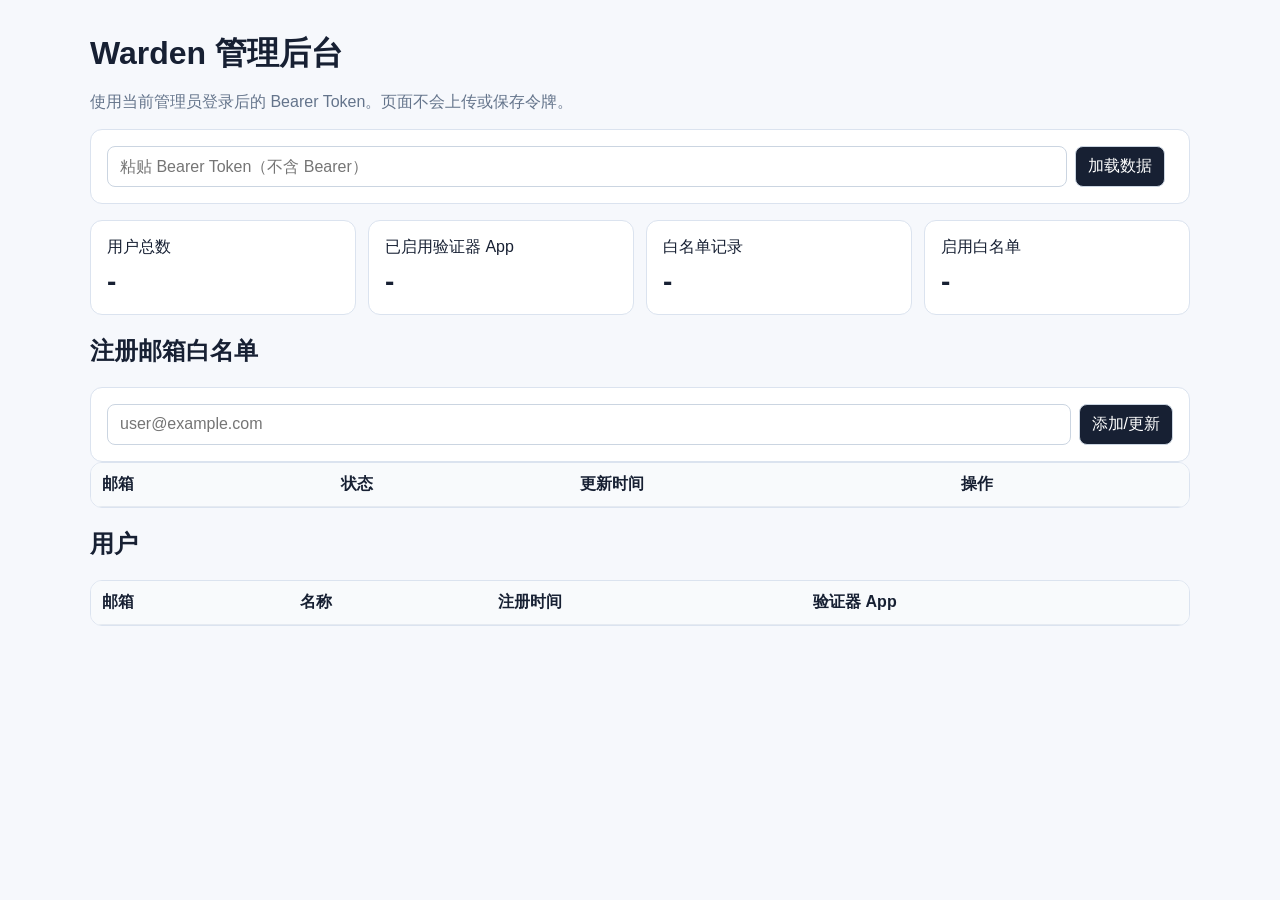
==== static/admin.html @ a763c3d6 "feat: add admin allowlist and security hardening" ====
<!doctype html>
<html lang="zh-CN">
<head>
  <meta charset="utf-8">
  <meta name="viewport" content="width=device-width, initial-scale=1">
  <title>Warden 管理后台</title>
  <style>
    body{font-family:-apple-system,BlinkMacSystemFont,"Segoe UI",sans-serif;max-width:1100px;margin:32px auto;padding:0 16px;color:#172033;background:#f6f8fc}h1{margin-bottom:8px}.muted{color:#64748b}.bar,.card,table{background:#fff;border:1px solid #dbe3ef;border-radius:12px}.bar{padding:16px;display:flex;gap:8px;flex-wrap:wrap}.bar input{flex:1;min-width:260px}.cards{display:grid;grid-template-columns:repeat(auto-fit,minmax(180px,1fr));gap:12px;margin:16px 0}.card{padding:16px}.num{font-size:28px;font-weight:700;margin-top:8px}input,button{font:inherit;padding:9px 12px;border:1px solid #cbd5e1;border-radius:8px}button{cursor:pointer;background:#172033;color:#fff}button.secondary{background:#fff;color:#172033}button.danger{background:#b42318}section{margin:18px 0}table{width:100%;border-collapse:separate;border-spacing:0;overflow:hidden}th,td{text-align:left;padding:11px;border-bottom:1px solid #e5eaf1}th{background:#f8fafc}tr:last-child td{border-bottom:0}.ok{color:#087443}.error{color:#b42318;white-space:pre-wrap}
  </style>
</head>
<body>
  <h1>Warden 管理后台</h1><p class="muted">使用当前管理员登录后的 Bearer Token。页面不会上传或保存令牌。</p>
  <div class="bar"><input id="token" type="password" placeholder="粘贴 Bearer Token（不含 Bearer）"><button onclick="loadAll()">加载数据</button><span id="msg"></span></div>
  <div class="cards"><div class="card">用户总数<div class="num" id="users">-</div></div><div class="card">已启用验证器 App<div class="num" id="totp">-</div></div><div class="card">白名单记录<div class="num" id="allowlist">-</div></div><div class="card">启用白名单<div class="num" id="enabled">-</div></div></div>
  <section><h2>注册邮箱白名单</h2><div class="bar"><input id="email" type="email" placeholder="user@example.com"><button onclick="addEmail()">添加/更新</button></div><table><thead><tr><th>邮箱</th><th>状态</th><th>更新时间</th><th>操作</th></tr></thead><tbody id="allowlistRows"></tbody></table></section>
  <section><h2>用户</h2><table><thead><tr><th>邮箱</th><th>名称</th><th>注册时间</th><th>验证器 App</th></tr></thead><tbody id="userRows"></tbody></table></section>
  <script>
    const $ = id => document.getElementById(id);
    const headers = () => ({ Authorization: `Bearer ${$('token').value.trim()}`, 'Content-Type': 'application/json' });
    const escapeText = value => String(value ?? '');
    async function api(path, options = {}) {
      const response = await fetch(path, { ...options, headers: { ...headers(), ...(options.headers || {}) } });
      const text = await response.text();
      let data = {};
      try { data = JSON.parse(text); } catch {}
      if (!response.ok) throw Error(data.error || `HTTP ${response.status}`);
      return data;
    }
    function message(text, ok = false) { $('msg').textContent = text; $('msg').className = ok ? 'ok' : 'error'; }
    function cell(row, value) { const element = document.createElement('td'); element.textContent = escapeText(value); row.appendChild(element); return element; }
    function button(label, className, action) { const element = document.createElement('button'); element.textContent = label; element.className = className; element.addEventListener('click', action); return element; }
    function renderAllowlist(items) {
      const body = $('allowlistRows'); body.replaceChildren();
      for (const item of items) { const row = document.createElement('tr'); cell(row, item.email); cell(row, item.enabled ? '启用' : '禁用'); cell(row, item.updated_at);
        const actions = document.createElement('td'); actions.append(button(item.enabled ? '禁用' : '启用', 'secondary', () => toggle(item.email, !item.enabled)), document.createTextNode(' '), button('删除', 'danger', () => removeEmail(item.email))); row.appendChild(actions); body.appendChild(row); }
    }
    function renderUsers(items) {
      const body = $('userRows'); body.replaceChildren();
      for (const item of items) { const row = document.createElement('tr'); cell(row, item.email); cell(row, item.name); cell(row, item.created_at); cell(row, item.two_factor_enabled ? '已启用' : '未启用'); body.appendChild(row); }
    }
    async function loadAll() { try { const [summary, allowlist, users] = await Promise.all([api('/api/admin/summary'), api('/api/admin/allowlist'), api('/api/admin/users')]); $('users').textContent = summary.users; $('totp').textContent = summary.totpEnabled; $('allowlist').textContent = summary.allowlist; $('enabled').textContent = summary.allowlistEnabled; renderAllowlist(allowlist.data || []); renderUsers(users.data || []); message('加载成功', true); } catch (error) { message(error.message); } }
    async function addEmail() { try { await api('/api/admin/allowlist', { method: 'POST', body: JSON.stringify({ email: $('email').value, enabled: true }) }); $('email').value = ''; await loadAll(); } catch (error) { message(error.message); } }
    async function toggle(email, enabled) { try { await api(`/api/admin/allowlist/${encodeURIComponent(email)}`, { method: 'PATCH', body: JSON.stringify({ enabled }) }); await loadAll(); } catch (error) { message(error.message); } }
    async function removeEmail(email) { if (!confirm('确认删除该邮箱？')) return; try { await api(`/api/admin/allowlist/${encodeURIComponent(email)}`, { method: 'DELETE' }); await loadAll(); } catch (error) { message(error.message); } }
  </script>
</body>
</html>
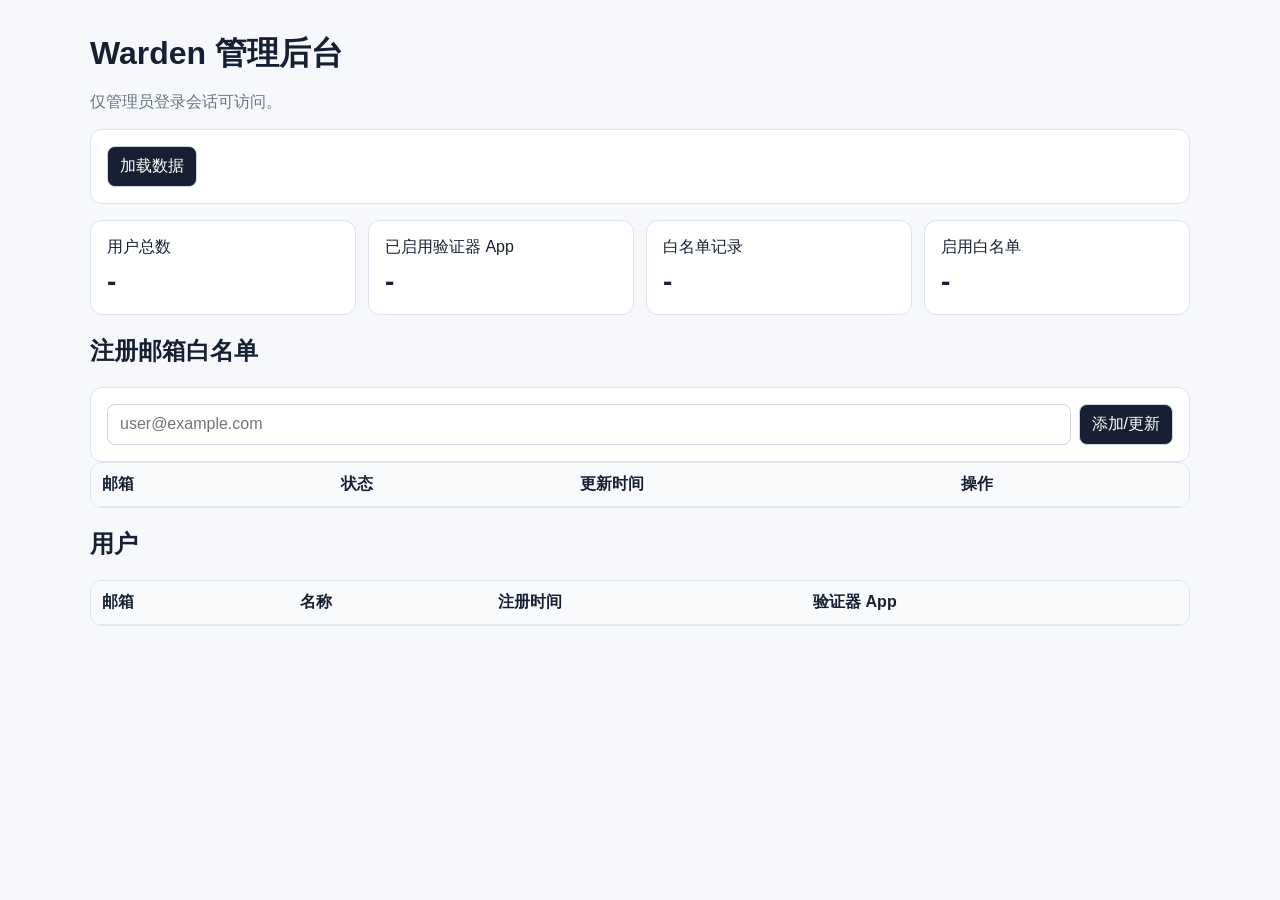
==== commit 6f70fca5: "fix: protect admin page with session cookie" ====
--- a/static/admin.html
+++ b/static/admin.html
@@ -9,14 +9,14 @@
   </style>
 </head>
 <body>
-  <h1>Warden 管理后台</h1><p class="muted">使用当前管理员登录后的 Bearer Token。页面不会上传或保存令牌。</p>
-  <div class="bar"><input id="token" type="password" placeholder="粘贴 Bearer Token（不含 Bearer）"><button onclick="loadAll()">加载数据</button><span id="msg"></span></div>
+  <h1>Warden 管理后台</h1><p class="muted">仅管理员登录会话可访问。</p>
+  <div class="bar"><button onclick="loadAll()">加载数据</button><span id="msg"></span></div>
   <div class="cards"><div class="card">用户总数<div class="num" id="users">-</div></div><div class="card">已启用验证器 App<div class="num" id="totp">-</div></div><div class="card">白名单记录<div class="num" id="allowlist">-</div></div><div class="card">启用白名单<div class="num" id="enabled">-</div></div></div>
   <section><h2>注册邮箱白名单</h2><div class="bar"><input id="email" type="email" placeholder="user@example.com"><button onclick="addEmail()">添加/更新</button></div><table><thead><tr><th>邮箱</th><th>状态</th><th>更新时间</th><th>操作</th></tr></thead><tbody id="allowlistRows"></tbody></table></section>
   <section><h2>用户</h2><table><thead><tr><th>邮箱</th><th>名称</th><th>注册时间</th><th>验证器 App</th></tr></thead><tbody id="userRows"></tbody></table></section>
   <script>
     const $ = id => document.getElementById(id);
-    const headers = () => ({ Authorization: `Bearer ${$('token').value.trim()}`, 'Content-Type': 'application/json' });
+    const headers = () => ({ 'Content-Type': 'application/json' });
     const escapeText = value => String(value ?? '');
     async function api(path, options = {}) {
       const response = await fetch(path, { ...options, headers: { ...headers(), ...(options.headers || {}) } });
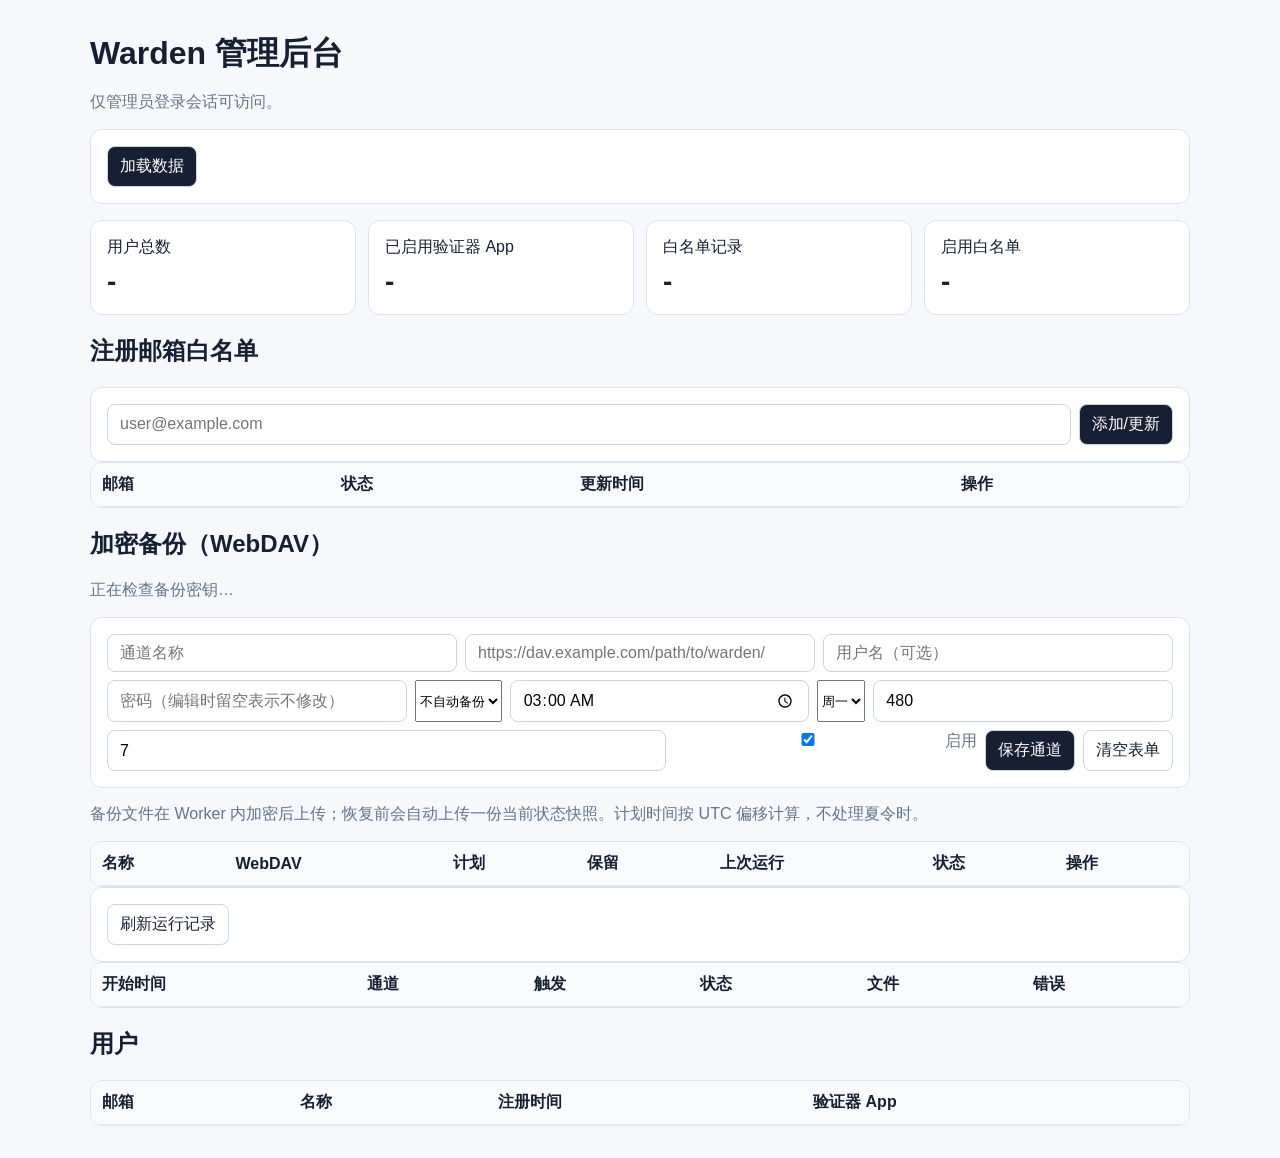
==== commit e61a62d4: "feat: add encrypted WebDAV backup and restore - admin-configured WebDAV channels with daily/weekly s" ====
--- a/static/admin.html
+++ b/static/admin.html
@@ -13,6 +13,28 @@
   <div class="bar"><button onclick="loadAll()">加载数据</button><span id="msg"></span></div>
   <div class="cards"><div class="card">用户总数<div class="num" id="users">-</div></div><div class="card">已启用验证器 App<div class="num" id="totp">-</div></div><div class="card">白名单记录<div class="num" id="allowlist">-</div></div><div class="card">启用白名单<div class="num" id="enabled">-</div></div></div>
   <section><h2>注册邮箱白名单</h2><div class="bar"><input id="email" type="email" placeholder="user@example.com"><button onclick="addEmail()">添加/更新</button></div><table><thead><tr><th>邮箱</th><th>状态</th><th>更新时间</th><th>操作</th></tr></thead><tbody id="allowlistRows"></tbody></table></section>
+  <section><h2>加密备份（WebDAV）</h2>
+    <p class="muted" id="backupKeyHint">正在检查备份密钥…</p>
+    <div class="bar">
+      <input id="chName" placeholder="通道名称">
+      <input id="chUrl" placeholder="https://dav.example.com/path/to/warden/">
+      <input id="chUser" placeholder="用户名（可选）">
+      <input id="chPass" type="password" placeholder="密码（编辑时留空表示不修改）">
+      <select id="chCadence"><option value="off">不自动备份</option><option value="daily">每天</option><option value="weekly">每周</option></select>
+      <input id="chTime" type="time" value="03:00">
+      <select id="chWeekday"><option value="0">周日</option><option value="1" selected>周一</option><option value="2">周二</option><option value="3">周三</option><option value="4">周四</option><option value="5">周五</option><option value="6">周六</option></select>
+      <input id="chOffset" type="number" value="480" min="-720" max="840" title="UTC 偏移（分钟）" placeholder="UTC 偏移分钟">
+      <input id="chKeep" type="number" value="7" min="1" max="100" title="保留份数" placeholder="保留份数">
+      <label class="muted"><input id="chEnabled" type="checkbox" checked> 启用</label>
+      <button onclick="saveChannel()">保存通道</button>
+      <button class="secondary" onclick="resetChannelForm()">清空表单</button>
+    </div>
+    <p class="muted">备份文件在 Worker 内加密后上传；恢复前会自动上传一份当前状态快照。计划时间按 UTC 偏移计算，不处理夏令时。</p>
+    <table><thead><tr><th>名称</th><th>WebDAV</th><th>计划</th><th>保留</th><th>上次运行</th><th>状态</th><th>操作</th></tr></thead><tbody id="channelRows"></tbody></table>
+    <div class="bar"><button class="secondary" onclick="loadRuns()">刷新运行记录</button><span id="backupMsg"></span></div>
+    <table><thead><tr><th>开始时间</th><th>通道</th><th>触发</th><th>状态</th><th>文件</th><th>错误</th></tr></thead><tbody id="runRows"></tbody></table>
+  </section>
+  <section id="filesSection" hidden><h2>远程备份文件：<span id="filesChannel"></span></h2><table><thead><tr><th>文件</th><th>操作</th></tr></thead><tbody id="fileRows"></tbody></table></section>
   <section><h2>用户</h2><table><thead><tr><th>邮箱</th><th>名称</th><th>注册时间</th><th>验证器 App</th></tr></thead><tbody id="userRows"></tbody></table></section>
   <script>
     const $ = id => document.getElementById(id);
@@ -38,7 +60,130 @@
       const body = $('userRows'); body.replaceChildren();
       for (const item of items) { const row = document.createElement('tr'); cell(row, item.email); cell(row, item.name); cell(row, item.created_at); cell(row, item.two_factor_enabled ? '已启用' : '未启用'); body.appendChild(row); }
     }
-    async function loadAll() { try { const [summary, allowlist, users] = await Promise.all([api('/api/admin/summary'), api('/api/admin/allowlist'), api('/api/admin/users')]); $('users').textContent = summary.users; $('totp').textContent = summary.totpEnabled; $('allowlist').textContent = summary.allowlist; $('enabled').textContent = summary.allowlistEnabled; renderAllowlist(allowlist.data || []); renderUsers(users.data || []); message('加载成功', true); } catch (error) { message(error.message); } }
+    let editingChannelId = null;
+    let channelsById = new Map();
+    let filesChannelId = null;
+    function ts(value) { return value ? new Date(Number(value) * 1000).toLocaleString() : '-'; }
+    function utcLabel(minutes) { const sign = minutes >= 0 ? '+' : '-'; const absolute = Math.abs(minutes); return `UTC${sign}${String(Math.floor(absolute / 60)).padStart(2, '0')}:${String(absolute % 60).padStart(2, '0')}`; }
+    function backupMessage(text, ok = false) { $('backupMsg').textContent = text; $('backupMsg').className = ok ? 'ok' : 'error'; }
+    function scheduleText(channel) {
+      if (!channel.enabled || channel.cadence === 'off') return '不自动';
+      if (channel.cadence === 'daily') return `每天 ${channel.time} (${utcLabel(channel.utcOffsetMinutes)})`;
+      return `每周${['日', '一', '二', '三', '四', '五', '六'][channel.weekday] || '一'} ${channel.time} (${utcLabel(channel.utcOffsetMinutes)})`;
+    }
+    function renderChannels(items, encryptionReady) {
+      channelsById = new Map(items.map(item => [item.id, item]));
+      const hint = $('backupKeyHint');
+      hint.textContent = encryptionReady
+        ? 'BACKUP_ENC_KEY 已配置，备份文件与 WebDAV 密码均加密存储。'
+        : '未配置 BACKUP_ENC_KEY：保存 WebDAV 密码和运行备份会失败。请先执行 wrangler secret put BACKUP_ENC_KEY 并填入 openssl rand -base64 32 的输出。';
+      hint.className = encryptionReady ? 'muted' : 'error';
+      const body = $('channelRows'); body.replaceChildren();
+      if (!items.length) { const row = document.createElement('tr'); const empty = cell(row, '暂无备份通道'); empty.colSpan = 7; body.appendChild(row); return; }
+      for (const channel of items) {
+        const row = document.createElement('tr');
+        cell(row, channel.name); cell(row, channel.url); cell(row, scheduleText(channel)); cell(row, channel.keepCount); cell(row, ts(channel.lastRunAt));
+        const status = cell(row, channel.lastStatus === 'success' ? '成功' : channel.lastStatus === 'error' ? '失败' : '尚未运行');
+        if (channel.lastError) status.title = channel.lastError;
+        const actions = document.createElement('td');
+        actions.append(
+          button('测试', 'secondary', () => testChannel(channel.id)), document.createTextNode(' '),
+          button('立即备份', 'secondary', () => runChannel(channel)), document.createTextNode(' '),
+          button('文件', 'secondary', () => loadFiles(channel.id, channel.name)), document.createTextNode(' '),
+          button('编辑', 'secondary', () => editChannel(channel)), document.createTextNode(' '),
+          button('删除', 'danger', () => removeChannel(channel))
+        );
+        row.appendChild(actions); body.appendChild(row);
+      }
+    }
+    function renderRuns(items) {
+      const body = $('runRows'); body.replaceChildren();
+      if (!items.length) { const row = document.createElement('tr'); const empty = cell(row, '暂无运行记录'); empty.colSpan = 6; body.appendChild(row); return; }
+      for (const run of items) {
+        const row = document.createElement('tr');
+        cell(row, ts(run.started_at));
+        cell(row, channelsById.get(run.channel_id)?.name || run.channel_id);
+        cell(row, run.trigger === 'scheduled' ? '定时' : run.trigger === 'restore' ? '恢复' : '手动');
+        cell(row, run.status === 'success' ? '成功' : run.status === 'running' ? '进行中' : '失败');
+        cell(row, run.file_name || '');
+        const error = cell(row, run.error || ''); error.className = 'error';
+        body.appendChild(row);
+      }
+    }
+    async function loadBackup() {
+      try {
+        const [list, runs] = await Promise.all([api('/api/admin/backup-channels'), api('/api/admin/backup-runs')]);
+        renderChannels(list.data || [], !!list.encryptionReady);
+        renderRuns(runs.data || []);
+      } catch (error) { $('backupKeyHint').textContent = error.message; $('backupKeyHint').className = 'error'; }
+    }
+    async function loadRuns() { try { const data = await api('/api/admin/backup-runs'); renderRuns(data.data || []); backupMessage('运行记录已刷新', true); } catch (error) { backupMessage(error.message); } }
+    function resetChannelForm() {
+      editingChannelId = null;
+      for (const id of ['chName', 'chUrl', 'chUser', 'chPass']) $(id).value = '';
+      $('chCadence').value = 'daily'; $('chTime').value = '03:00'; $('chWeekday').value = '1'; $('chOffset').value = '480'; $('chKeep').value = '7'; $('chEnabled').checked = true;
+    }
+    function editChannel(channel) {
+      editingChannelId = channel.id;
+      $('chName').value = channel.name; $('chUrl').value = channel.url; $('chUser').value = channel.username || ''; $('chPass').value = '';
+      $('chCadence').value = channel.cadence; $('chTime').value = channel.time || '03:00'; $('chWeekday').value = String(channel.weekday ?? 1);
+      $('chOffset').value = String(channel.utcOffsetMinutes ?? 480); $('chKeep').value = String(channel.keepCount ?? 7); $('chEnabled').checked = !!channel.enabled;
+      $('chName').scrollIntoView({ behavior: 'smooth', block: 'center' });
+    }
+    async function saveChannel() {
+      const id = editingChannelId;
+      const payload = { name: $('chName').value.trim(), url: $('chUrl').value.trim(), username: $('chUser').value.trim(), enabled: $('chEnabled').checked,
+        cadence: $('chCadence').value, time: $('chTime').value, weekday: Number($('chWeekday').value), utcOffsetMinutes: Number($('chOffset').value), keepCount: Number($('chKeep').value) };
+      const password = $('chPass').value; if (password) payload.password = password;
+      try {
+        await api(id ? `/api/admin/backup-channels/${encodeURIComponent(id)}` : '/api/admin/backup-channels', { method: id ? 'PUT' : 'POST', body: JSON.stringify(payload) });
+        resetChannelForm(); backupMessage('备份通道已保存', true); await loadBackup();
+      } catch (error) { backupMessage(error.message); }
+    }
+    async function testChannel(id) { backupMessage('正在测试连接…'); try { await api(`/api/admin/backup-channels/${encodeURIComponent(id)}/test`, { method: 'POST' }); backupMessage('WebDAV 连接正常', true); } catch (error) { backupMessage(error.message); } }
+    async function runChannel(channel) {
+      backupMessage('正在导出并上传加密备份…');
+      try {
+        const result = await api(`/api/admin/backup-channels/${encodeURIComponent(channel.id)}/run`, { method: 'POST' });
+        backupMessage(`备份完成：${result.file}（${Math.round(Number(result.size) / 1024)} KiB）`, true);
+        await loadBackup();
+      } catch (error) { backupMessage(error.message); await loadBackup(); }
+    }
+    async function removeChannel(channel) {
+      if (!confirm(`确认删除备份通道“${channel.name}”？远程文件不会删除。`)) return;
+      try { await api(`/api/admin/backup-channels/${encodeURIComponent(channel.id)}`, { method: 'DELETE' }); if (filesChannelId === channel.id) $('filesSection').hidden = true; backupMessage('通道已删除', true); await loadBackup(); } catch (error) { backupMessage(error.message); }
+    }
+    async function loadFiles(id, name) {
+      try {
+        const data = await api(`/api/admin/backup-channels/${encodeURIComponent(id)}/files`);
+        filesChannelId = id; $('filesChannel').textContent = name; $('filesSection').hidden = false;
+        const body = $('fileRows'); body.replaceChildren();
+        const files = data.data || [];
+        if (!files.length) { const row = document.createElement('tr'); const empty = cell(row, '目录中没有备份文件'); empty.colSpan = 2; body.appendChild(row); return; }
+        for (const file of files) {
+          const row = document.createElement('tr'); cell(row, file.name);
+          const actions = document.createElement('td');
+          actions.append(button('恢复', 'danger', () => restoreFile(id, file.name)), document.createTextNode(' '), button('删除', 'secondary', () => deleteFile(id, file.name)));
+          row.appendChild(actions); body.appendChild(row);
+        }
+        $('filesSection').scrollIntoView({ behavior: 'smooth', block: 'start' });
+      } catch (error) { backupMessage(error.message); }
+    }
+    async function restoreFile(id, name) {
+      if (!confirm(`恢复“${name}”会覆盖当前全部用户、密码项和设置，并先上传一份当前状态快照。继续？`)) return;
+      if (!confirm('二次确认：现在执行恢复？恢复后当前登录会话可能失效。')) return;
+      backupMessage('正在恢复，请勿关闭页面…');
+      try {
+        const result = await api(`/api/admin/backup-channels/${encodeURIComponent(id)}/restore`, { method: 'POST', body: JSON.stringify({ file: name, confirm: true }) });
+        const counts = Object.entries(result.restored || {}).map(([table, count]) => `${table}: ${count}`).join('，');
+        backupMessage(`恢复完成（${counts}）。请重新登录。`, true);
+      } catch (error) { backupMessage(error.message); }
+    }
+    async function deleteFile(id, name) {
+      if (!confirm(`确认删除远程文件“${name}”？`)) return;
+      try { await api(`/api/admin/backup-channels/${encodeURIComponent(id)}/files/${encodeURIComponent(name)}`, { method: 'DELETE' }); backupMessage('远程文件已删除', true); await loadFiles(id, $('filesChannel').textContent); } catch (error) { backupMessage(error.message); }
+    }
+    async function loadAll() { try { const [summary, allowlist, users] = await Promise.all([api('/api/admin/summary'), api('/api/admin/allowlist'), api('/api/admin/users')]); $('users').textContent = summary.users; $('totp').textContent = summary.totpEnabled; $('allowlist').textContent = summary.allowlist; $('enabled').textContent = summary.allowlistEnabled; renderAllowlist(allowlist.data || []); renderUsers(users.data || []); await loadBackup(); message('加载成功', true); } catch (error) { message(error.message); } }
     async function addEmail() { try { await api('/api/admin/allowlist', { method: 'POST', body: JSON.stringify({ email: $('email').value, enabled: true }) }); $('email').value = ''; await loadAll(); } catch (error) { message(error.message); } }
     async function toggle(email, enabled) { try { await api(`/api/admin/allowlist/${encodeURIComponent(email)}`, { method: 'PATCH', body: JSON.stringify({ enabled }) }); await loadAll(); } catch (error) { message(error.message); } }
     async function removeEmail(email) { if (!confirm('确认删除该邮箱？')) return; try { await api(`/api/admin/allowlist/${encodeURIComponent(email)}`, { method: 'DELETE' }); await loadAll(); } catch (error) { message(error.message); } }
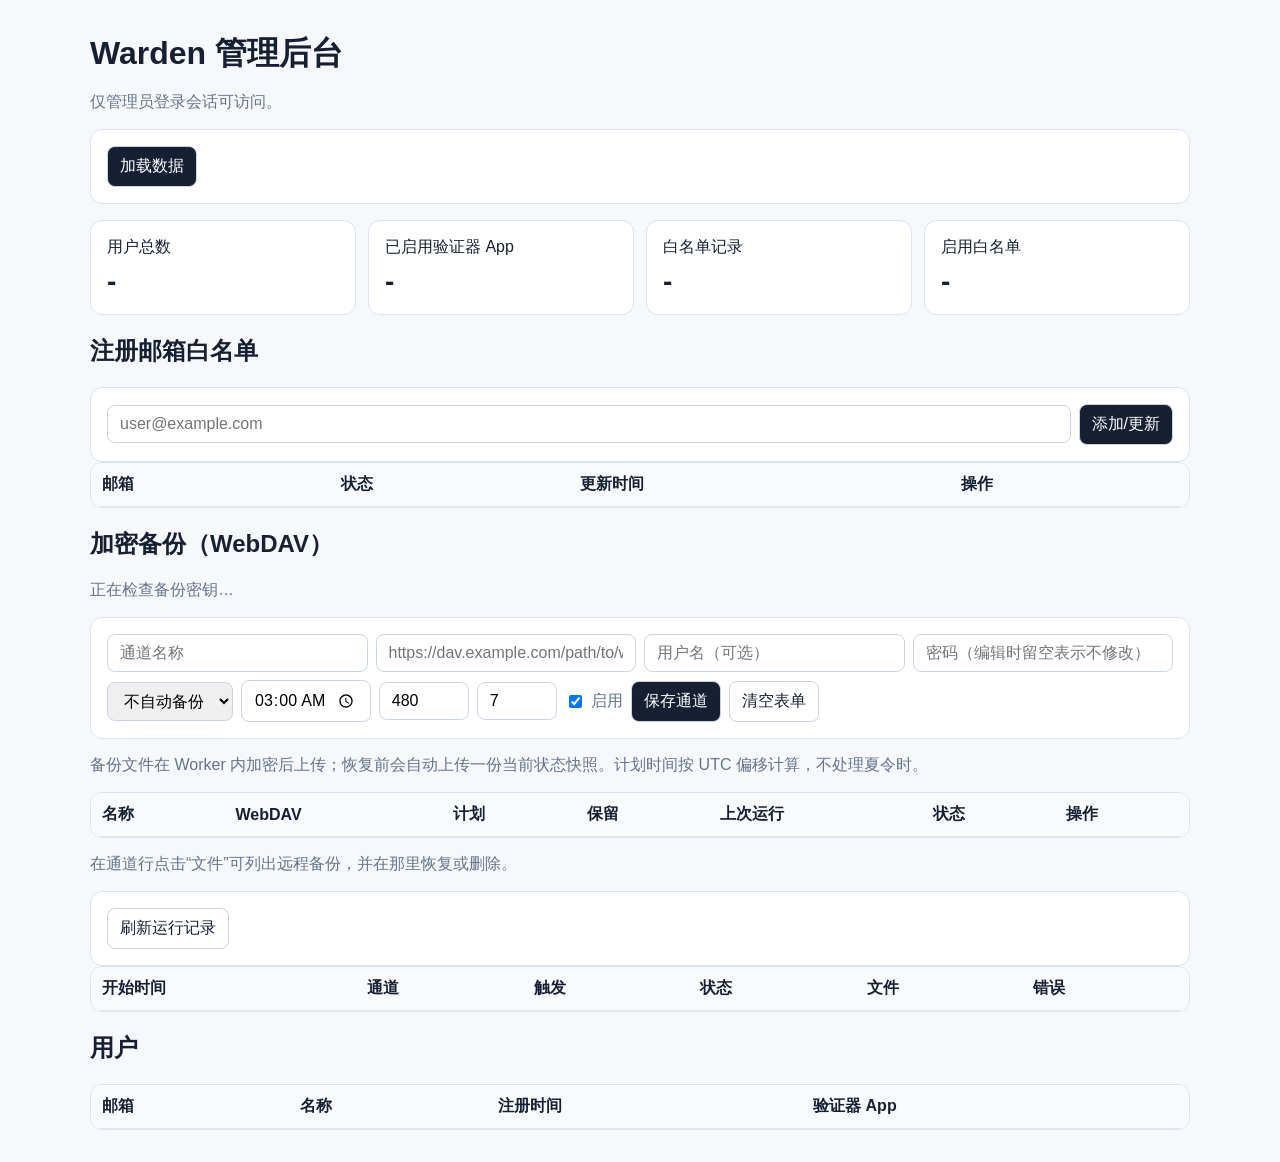
==== commit b3eb1b7a: "fix: tolerate Jianguoyun MKCOL and repair admin backup form layout Jianguoyun answers 409 AncestorsN" ====
--- a/static/admin.html
+++ b/static/admin.html
@@ -5,7 +5,7 @@
   <meta name="viewport" content="width=device-width, initial-scale=1">
   <title>Warden 管理后台</title>
   <style>
-    body{font-family:-apple-system,BlinkMacSystemFont,"Segoe UI",sans-serif;max-width:1100px;margin:32px auto;padding:0 16px;color:#172033;background:#f6f8fc}h1{margin-bottom:8px}.muted{color:#64748b}.bar,.card,table{background:#fff;border:1px solid #dbe3ef;border-radius:12px}.bar{padding:16px;display:flex;gap:8px;flex-wrap:wrap}.bar input{flex:1;min-width:260px}.cards{display:grid;grid-template-columns:repeat(auto-fit,minmax(180px,1fr));gap:12px;margin:16px 0}.card{padding:16px}.num{font-size:28px;font-weight:700;margin-top:8px}input,button{font:inherit;padding:9px 12px;border:1px solid #cbd5e1;border-radius:8px}button{cursor:pointer;background:#172033;color:#fff}button.secondary{background:#fff;color:#172033}button.danger{background:#b42318}section{margin:18px 0}table{width:100%;border-collapse:separate;border-spacing:0;overflow:hidden}th,td{text-align:left;padding:11px;border-bottom:1px solid #e5eaf1}th{background:#f8fafc}tr:last-child td{border-bottom:0}.ok{color:#087443}.error{color:#b42318;white-space:pre-wrap}
+    body{font-family:-apple-system,BlinkMacSystemFont,"Segoe UI",sans-serif;max-width:1100px;margin:32px auto;padding:0 16px;color:#172033;background:#f6f8fc}h1{margin-bottom:8px}.muted{color:#64748b}.bar,.card,table{background:#fff;border:1px solid #dbe3ef;border-radius:12px}.bar{padding:16px;display:flex;align-items:center;gap:8px;flex-wrap:wrap}.bar input:not([type=number]):not([type=time]):not([type=checkbox]){flex:1;min-width:220px}.bar select,.bar input[type=number],.bar input[type=time]{flex:0 0 auto;width:auto}.bar label{display:inline-flex;align-items:center;gap:6px;flex:0 0 auto}input[type=checkbox]{padding:0;border:0;border-radius:0;width:auto}.cards{display:grid;grid-template-columns:repeat(auto-fit,minmax(180px,1fr));gap:12px;margin:16px 0}.card{padding:16px}.num{font-size:28px;font-weight:700;margin-top:8px}input,button,select{font:inherit;padding:9px 12px;border:1px solid #cbd5e1;border-radius:8px}button{cursor:pointer;background:#172033;color:#fff}button.secondary{background:#fff;color:#172033}button.danger{background:#b42318}section{margin:18px 0}table{width:100%;border-collapse:separate;border-spacing:0;overflow:hidden}th,td{text-align:left;padding:11px;border-bottom:1px solid #e5eaf1}th{background:#f8fafc}tr:last-child td{border-bottom:0}.ok{color:#087443}.error{color:#b42318;white-space:pre-wrap}
   </style>
 </head>
 <body>
@@ -20,9 +20,9 @@
       <input id="chUrl" placeholder="https://dav.example.com/path/to/warden/">
       <input id="chUser" placeholder="用户名（可选）">
       <input id="chPass" type="password" placeholder="密码（编辑时留空表示不修改）">
-      <select id="chCadence"><option value="off">不自动备份</option><option value="daily">每天</option><option value="weekly">每周</option></select>
-      <input id="chTime" type="time" value="03:00">
-      <select id="chWeekday"><option value="0">周日</option><option value="1" selected>周一</option><option value="2">周二</option><option value="3">周三</option><option value="4">周四</option><option value="5">周五</option><option value="6">周六</option></select>
+      <select id="chCadence" title="备份频次" onchange="syncCadence()"><option value="off">不自动备份</option><option value="daily">每天</option><option value="weekly">每周</option></select>
+      <input id="chTime" type="time" value="03:00" title="备份时间">
+      <select id="chWeekday" title="每周备份的星期"><option value="0">周日</option><option value="1" selected>周一</option><option value="2">周二</option><option value="3">周三</option><option value="4">周四</option><option value="5">周五</option><option value="6">周六</option></select>
       <input id="chOffset" type="number" value="480" min="-720" max="840" title="UTC 偏移（分钟）" placeholder="UTC 偏移分钟">
       <input id="chKeep" type="number" value="7" min="1" max="100" title="保留份数" placeholder="保留份数">
       <label class="muted"><input id="chEnabled" type="checkbox" checked> 启用</label>
@@ -31,6 +31,7 @@
     </div>
     <p class="muted">备份文件在 Worker 内加密后上传；恢复前会自动上传一份当前状态快照。计划时间按 UTC 偏移计算，不处理夏令时。</p>
     <table><thead><tr><th>名称</th><th>WebDAV</th><th>计划</th><th>保留</th><th>上次运行</th><th>状态</th><th>操作</th></tr></thead><tbody id="channelRows"></tbody></table>
+    <p class="muted">在通道行点击“文件”可列出远程备份，并在那里恢复或删除。</p>
     <div class="bar"><button class="secondary" onclick="loadRuns()">刷新运行记录</button><span id="backupMsg"></span></div>
     <table><thead><tr><th>开始时间</th><th>通道</th><th>触发</th><th>状态</th><th>文件</th><th>错误</th></tr></thead><tbody id="runRows"></tbody></table>
   </section>
@@ -118,16 +119,18 @@
       } catch (error) { $('backupKeyHint').textContent = error.message; $('backupKeyHint').className = 'error'; }
     }
     async function loadRuns() { try { const data = await api('/api/admin/backup-runs'); renderRuns(data.data || []); backupMessage('运行记录已刷新', true); } catch (error) { backupMessage(error.message); } }
+    function syncCadence() { $('chWeekday').hidden = $('chCadence').value !== 'weekly'; }
     function resetChannelForm() {
       editingChannelId = null;
       for (const id of ['chName', 'chUrl', 'chUser', 'chPass']) $(id).value = '';
-      $('chCadence').value = 'daily'; $('chTime').value = '03:00'; $('chWeekday').value = '1'; $('chOffset').value = '480'; $('chKeep').value = '7'; $('chEnabled').checked = true;
+      $('chCadence').value = 'daily'; $('chTime').value = '03:00'; $('chWeekday').value = '1'; $('chOffset').value = '480'; $('chKeep').value = '7'; $('chEnabled').checked = true; syncCadence();
     }
     function editChannel(channel) {
       editingChannelId = channel.id;
       $('chName').value = channel.name; $('chUrl').value = channel.url; $('chUser').value = channel.username || ''; $('chPass').value = '';
       $('chCadence').value = channel.cadence; $('chTime').value = channel.time || '03:00'; $('chWeekday').value = String(channel.weekday ?? 1);
       $('chOffset').value = String(channel.utcOffsetMinutes ?? 480); $('chKeep').value = String(channel.keepCount ?? 7); $('chEnabled').checked = !!channel.enabled;
+      syncCadence();
       $('chName').scrollIntoView({ behavior: 'smooth', block: 'center' });
     }
     async function saveChannel() {
@@ -187,6 +190,7 @@
     async function addEmail() { try { await api('/api/admin/allowlist', { method: 'POST', body: JSON.stringify({ email: $('email').value, enabled: true }) }); $('email').value = ''; await loadAll(); } catch (error) { message(error.message); } }
     async function toggle(email, enabled) { try { await api(`/api/admin/allowlist/${encodeURIComponent(email)}`, { method: 'PATCH', body: JSON.stringify({ enabled }) }); await loadAll(); } catch (error) { message(error.message); } }
     async function removeEmail(email) { if (!confirm('确认删除该邮箱？')) return; try { await api(`/api/admin/allowlist/${encodeURIComponent(email)}`, { method: 'DELETE' }); await loadAll(); } catch (error) { message(error.message); } }
+    syncCadence();
   </script>
 </body>
 </html>
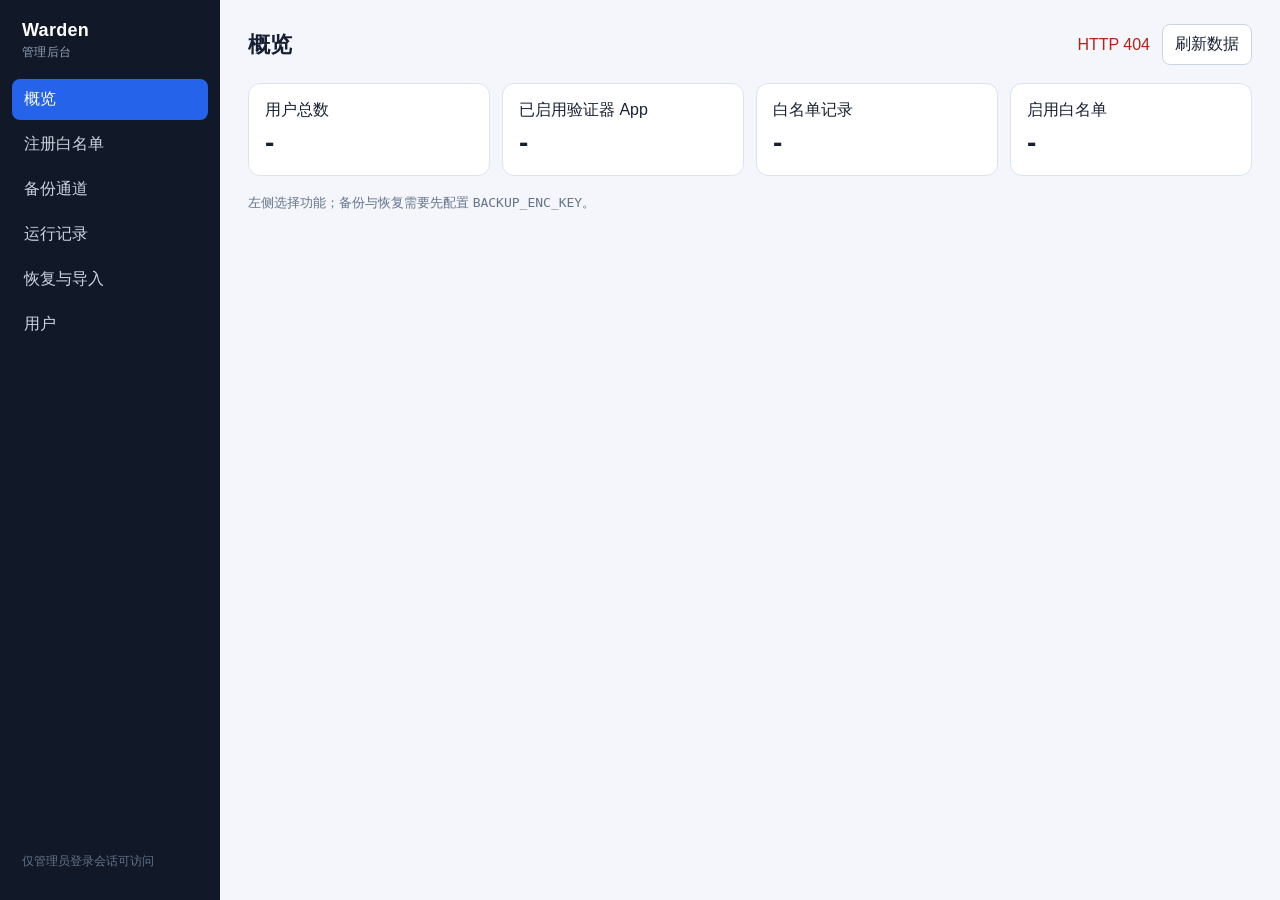
==== commit 79270fad: "feat: offline backup import and sidebar-based admin console Admins can now upload a local warden-*.e" ====
--- a/static/admin.html
+++ b/static/admin.html
@@ -5,40 +5,148 @@
   <meta name="viewport" content="width=device-width, initial-scale=1">
   <title>Warden 管理后台</title>
   <style>
-    body{font-family:-apple-system,BlinkMacSystemFont,"Segoe UI",sans-serif;max-width:1100px;margin:32px auto;padding:0 16px;color:#172033;background:#f6f8fc}h1{margin-bottom:8px}.muted{color:#64748b}.bar,.card,table{background:#fff;border:1px solid #dbe3ef;border-radius:12px}.bar{padding:16px;display:flex;align-items:center;gap:8px;flex-wrap:wrap}.bar input:not([type=number]):not([type=time]):not([type=checkbox]){flex:1;min-width:220px}.bar select,.bar input[type=number],.bar input[type=time]{flex:0 0 auto;width:auto}.bar label{display:inline-flex;align-items:center;gap:6px;flex:0 0 auto}input[type=checkbox]{padding:0;border:0;border-radius:0;width:auto}.cards{display:grid;grid-template-columns:repeat(auto-fit,minmax(180px,1fr));gap:12px;margin:16px 0}.card{padding:16px}.num{font-size:28px;font-weight:700;margin-top:8px}input,button,select{font:inherit;padding:9px 12px;border:1px solid #cbd5e1;border-radius:8px}button{cursor:pointer;background:#172033;color:#fff}button.secondary{background:#fff;color:#172033}button.danger{background:#b42318}section{margin:18px 0}table{width:100%;border-collapse:separate;border-spacing:0;overflow:hidden}th,td{text-align:left;padding:11px;border-bottom:1px solid #e5eaf1}th{background:#f8fafc}tr:last-child td{border-bottom:0}.ok{color:#087443}.error{color:#b42318;white-space:pre-wrap}
+    :root{--bg:#f4f6fb;--card:#fff;--line:#dbe3ef;--text:#172033;--muted:#64748b;--sidebar:#111827;--ok:#087443;--err:#b42318}
+    *{box-sizing:border-box}
+    body{margin:0;font-family:-apple-system,BlinkMacSystemFont,"Segoe UI",sans-serif;color:var(--text);background:var(--bg)}
+    .layout{display:flex;min-height:100vh}
+    .sidebar{width:220px;flex:0 0 220px;background:var(--sidebar);color:#cbd5e1;display:flex;flex-direction:column;padding:20px 12px;position:sticky;top:0;height:100vh}
+    .brand{font-size:18px;font-weight:700;color:#fff;padding:0 10px 18px;letter-spacing:.3px}
+    .brand small{display:block;font-size:12px;font-weight:400;color:#94a3b8;margin-top:3px}
+    nav{display:flex;flex-direction:column;gap:4px;flex:1}
+    nav button{border:0;background:transparent;color:#cbd5e1;text-align:left;padding:10px 12px;border-radius:8px;font:inherit;cursor:pointer}
+    nav button:hover{background:#1f2937;color:#fff}
+    nav button.active{background:#2563eb;color:#fff}
+    .side-foot{font-size:12px;color:#64748b;padding:10px}
+    main{flex:1;min-width:0;padding:24px 28px 60px}
+    .topbar{display:flex;align-items:center;gap:12px;margin-bottom:18px;flex-wrap:wrap}
+    h1{font-size:22px;margin:0;flex:1}
+    h2{font-size:16px;margin:0 0 12px}
+    .muted{color:var(--muted)}
+    .card,table,.bar{background:var(--card);border:1px solid var(--line);border-radius:12px}
+    .bar{padding:14px;display:flex;gap:8px;flex-wrap:wrap;align-items:center}
+    .bar input:not([type=number]):not([type=time]):not([type=checkbox]):not([type=file]){flex:1;min-width:200px}
+    .bar select,.bar input[type=number],.bar input[type=time],.bar input[type=file]{flex:0 0 auto;width:auto}
+    .bar label{display:inline-flex;align-items:center;gap:6px;flex:0 0 auto}
+    input,button,select{font:inherit;padding:9px 12px;border:1px solid #cbd5e1;border-radius:8px;background:#fff;color:var(--text)}
+    input[type=checkbox]{padding:0;border:0;width:auto}
+    button{cursor:pointer;background:var(--text);color:#fff;border-color:var(--text)}
+    button.secondary{background:#fff;color:var(--text);border-color:#cbd5e1}
+    button.danger{background:var(--err);border-color:var(--err)}
+    button:disabled{opacity:.55;cursor:not-allowed}
+    .cards{display:grid;grid-template-columns:repeat(auto-fit,minmax(170px,1fr));gap:12px;margin-bottom:18px}
+    .card{padding:16px}
+    .num{font-size:28px;font-weight:700;margin-top:6px}
+    table{width:100%;border-collapse:separate;border-spacing:0;overflow:hidden}
+    th,td{text-align:left;padding:11px;border-bottom:1px solid #e5eaf1;vertical-align:top}
+    th{background:#f8fafc;font-weight:600}
+    tr:last-child td{border-bottom:0}
+    section.view{display:none}
+    section.view.active{display:block}
+    .stack{display:flex;flex-direction:column;gap:18px}
+    .ok{color:var(--ok)}
+    .error{color:var(--err);white-space:pre-wrap}
+    .hint{font-size:13px;color:var(--muted);margin:10px 0 0}
+    .drop{border:2px dashed #cbd5e1;border-radius:12px;padding:22px;background:#fff;display:flex;flex-direction:column;gap:10px}
+    .drop strong{font-size:15px}
+    .drop .row{display:flex;gap:8px;flex-wrap:wrap;align-items:center}
+    @media (max-width:880px){
+      .layout{flex-direction:column}
+      .sidebar{width:auto;flex:0 0 auto;height:auto;position:static;flex-direction:row;align-items:center;padding:10px;overflow-x:auto}
+      .brand{padding:0 12px}.brand small{display:none}
+      nav{flex-direction:row;flex:1}
+      nav button{white-space:nowrap}
+      .side-foot{display:none}
+      main{padding:16px}
+    }
   </style>
 </head>
 <body>
-  <h1>Warden 管理后台</h1><p class="muted">仅管理员登录会话可访问。</p>
-  <div class="bar"><button onclick="loadAll()">加载数据</button><span id="msg"></span></div>
-  <div class="cards"><div class="card">用户总数<div class="num" id="users">-</div></div><div class="card">已启用验证器 App<div class="num" id="totp">-</div></div><div class="card">白名单记录<div class="num" id="allowlist">-</div></div><div class="card">启用白名单<div class="num" id="enabled">-</div></div></div>
-  <section><h2>注册邮箱白名单</h2><div class="bar"><input id="email" type="email" placeholder="user@example.com"><button onclick="addEmail()">添加/更新</button></div><table><thead><tr><th>邮箱</th><th>状态</th><th>更新时间</th><th>操作</th></tr></thead><tbody id="allowlistRows"></tbody></table></section>
-  <section><h2>加密备份（WebDAV）</h2>
-    <p class="muted" id="backupKeyHint">正在检查备份密钥…</p>
-    <div class="bar">
-      <input id="chName" placeholder="通道名称">
-      <input id="chUrl" placeholder="https://dav.example.com/path/to/warden/">
-      <input id="chUser" placeholder="用户名（可选）">
-      <input id="chPass" type="password" placeholder="密码（编辑时留空表示不修改）">
-      <select id="chCadence" title="备份频次" onchange="syncCadence()"><option value="off">不自动备份</option><option value="daily">每天</option><option value="weekly">每周</option></select>
-      <input id="chTime" type="time" value="03:00" title="备份时间">
-      <select id="chWeekday" title="每周备份的星期"><option value="0">周日</option><option value="1" selected>周一</option><option value="2">周二</option><option value="3">周三</option><option value="4">周四</option><option value="5">周五</option><option value="6">周六</option></select>
-      <input id="chOffset" type="number" value="480" min="-720" max="840" title="UTC 偏移（分钟）" placeholder="UTC 偏移分钟">
-      <input id="chKeep" type="number" value="7" min="1" max="100" title="保留份数" placeholder="保留份数">
-      <label class="muted"><input id="chEnabled" type="checkbox" checked> 启用</label>
-      <button onclick="saveChannel()">保存通道</button>
-      <button class="secondary" onclick="resetChannelForm()">清空表单</button>
-    </div>
-    <p class="muted">备份文件在 Worker 内加密后上传；恢复前会自动上传一份当前状态快照。计划时间按 UTC 偏移计算，不处理夏令时。</p>
-    <table><thead><tr><th>名称</th><th>WebDAV</th><th>计划</th><th>保留</th><th>上次运行</th><th>状态</th><th>操作</th></tr></thead><tbody id="channelRows"></tbody></table>
-    <p class="muted">在通道行点击“文件”可列出远程备份，并在那里恢复或删除。</p>
-    <div class="bar"><button class="secondary" onclick="loadRuns()">刷新运行记录</button><span id="backupMsg"></span></div>
-    <table><thead><tr><th>开始时间</th><th>通道</th><th>触发</th><th>状态</th><th>文件</th><th>错误</th></tr></thead><tbody id="runRows"></tbody></table>
-  </section>
-  <section id="filesSection" hidden><h2>远程备份文件：<span id="filesChannel"></span></h2><table><thead><tr><th>文件</th><th>操作</th></tr></thead><tbody id="fileRows"></tbody></table></section>
-  <section><h2>用户</h2><table><thead><tr><th>邮箱</th><th>名称</th><th>注册时间</th><th>验证器 App</th></tr></thead><tbody id="userRows"></tbody></table></section>
+  <div class="layout">
+    <aside class="sidebar">
+      <div class="brand">Warden<small>管理后台</small></div>
+      <nav id="nav">
+        <button data-view="dashboard" class="active">概览</button>
+        <button data-view="allowlist">注册白名单</button>
+        <button data-view="channels">备份通道</button>
+        <button data-view="runs">运行记录</button>
+        <button data-view="restore">恢复与导入</button>
+        <button data-view="users">用户</button>
+      </nav>
+      <div class="side-foot">仅管理员登录会话可访问</div>
+    </aside>
+    <main>
+      <div class="topbar"><h1 id="viewTitle">概览</h1><span id="msg"></span><button class="secondary" onclick="loadAll()">刷新数据</button></div>
+
+      <section class="view active" id="view-dashboard">
+        <div class="cards">
+          <div class="card">用户总数<div class="num" id="users">-</div></div>
+          <div class="card">已启用验证器 App<div class="num" id="totp">-</div></div>
+          <div class="card">白名单记录<div class="num" id="allowlist">-</div></div>
+          <div class="card">启用白名单<div class="num" id="enabled">-</div></div>
+        </div>
+        <p class="hint">左侧选择功能；备份与恢复需要先配置 <code>BACKUP_ENC_KEY</code>。</p>
+      </section>
+
+      <section class="view" id="view-allowlist">
+        <h2>注册邮箱白名单</h2>
+        <div class="bar"><input id="email" type="email" placeholder="user@example.com"><button onclick="addEmail()">添加/更新</button></div>
+        <p class="hint">表为空时允许所有邮箱注册；有记录时仅启用项可注册。</p>
+        <table><thead><tr><th>邮箱</th><th>状态</th><th>更新时间</th><th>操作</th></tr></thead><tbody id="allowlistRows"></tbody></table>
+      </section>
+
+      <section class="view" id="view-channels">
+        <h2>加密备份（WebDAV）</h2>
+        <p class="muted" id="backupKeyHint">正在检查备份密钥…</p>
+        <div class="bar">
+          <input id="chName" placeholder="通道名称">
+          <input id="chUrl" placeholder="https://dav.example.com/path/to/warden/">
+          <input id="chUser" placeholder="用户名（可选）">
+          <input id="chPass" type="password" placeholder="密码（编辑时留空表示不修改）">
+          <select id="chCadence" title="备份频次" onchange="syncCadence()"><option value="off">不自动备份</option><option value="daily">每天</option><option value="weekly">每周</option></select>
+          <input id="chTime" type="time" value="03:00" title="备份时间">
+          <select id="chWeekday" title="每周备份的星期"><option value="0">周日</option><option value="1" selected>周一</option><option value="2">周二</option><option value="3">周三</option><option value="4">周四</option><option value="5">周五</option><option value="6">周六</option></select>
+          <input id="chOffset" type="number" value="480" min="-720" max="840" title="UTC 偏移（分钟）" placeholder="UTC 偏移分钟">
+          <input id="chKeep" type="number" value="7" min="1" max="100" title="保留份数" placeholder="保留份数">
+          <label class="muted"><input id="chEnabled" type="checkbox" checked> 启用</label>
+          <button onclick="saveChannel()">保存通道</button>
+          <button class="secondary" onclick="resetChannelForm()">清空表单</button>
+        </div>
+        <p class="hint">备份文件在 Worker 内加密后上传；恢复前会自动上传一份当前状态快照。计划时间按 UTC 偏移计算，不处理夏令时。</p>
+        <table><thead><tr><th>名称</th><th>WebDAV</th><th>计划</th><th>保留</th><th>上次运行</th><th>状态</th><th>操作</th></tr></thead><tbody id="channelRows"></tbody></table>
+        <p class="hint">在通道行点击“文件”会跳到「恢复与导入」，可查看远程备份并执行恢复或删除。</p>
+      </section>
+
+      <section class="view" id="view-runs">
+        <div class="bar"><button class="secondary" onclick="loadRuns()">刷新运行记录</button><span id="runsHint" class="muted">最近 50 条</span></div>
+        <table><thead><tr><th>开始时间</th><th>通道</th><th>触发</th><th>状态</th><th>文件</th><th>错误</th></tr></thead><tbody id="runRows"></tbody></table>
+      </section>
+
+      <section class="view" id="view-restore">
+        <div class="stack">
+          <div class="drop">
+            <strong>导入离线备份包（.enc）</strong>
+            <p class="muted" style="margin:0">直接选择本地的 <code>warden-*.enc</code> 文件恢复数据。文件必须由使用同一个 <code>BACKUP_ENC_KEY</code> 的部署生成；恢复会覆盖全部用户、密码项和设置，且不会自动上传快照。</p>
+            <div class="row"><input id="importFile" type="file" accept=".enc,application/json"><button onclick="importBackup()">导入并恢复</button></div>
+            <p class="muted" style="margin:0">建议先在「备份通道」点“立即备份”保留当前状态。单文件上限 24 MiB；导入会记录到运行记录。</p>
+          </div>
+          <div>
+            <h2>远程备份文件 <span id="filesChannel" class="muted"></span></h2>
+            <p class="hint" id="filesHint">在「备份通道」里点“文件”选择一个通道。</p>
+            <table><thead><tr><th>文件</th><th>操作</th></tr></thead><tbody id="fileRows"></tbody></table>
+          </div>
+        </div>
+      </section>
+
+      <section class="view" id="view-users">
+        <h2>用户</h2>
+        <table><thead><tr><th>邮箱</th><th>名称</th><th>注册时间</th><th>验证器 App</th></tr></thead><tbody id="userRows"></tbody></table>
+      </section>
+    </main>
+  </div>
+
   <script>
     const $ = id => document.getElementById(id);
+    const views = { dashboard: '概览', allowlist: '注册白名单', channels: '备份通道', runs: '运行记录', restore: '恢复与导入', users: '用户' };
     const headers = () => ({ 'Content-Type': 'application/json' });
     const escapeText = value => String(value ?? '');
     async function api(path, options = {}) {
@@ -52,6 +160,16 @@
     function message(text, ok = false) { $('msg').textContent = text; $('msg').className = ok ? 'ok' : 'error'; }
     function cell(row, value) { const element = document.createElement('td'); element.textContent = escapeText(value); row.appendChild(element); return element; }
     function button(label, className, action) { const element = document.createElement('button'); element.textContent = label; element.className = className; element.addEventListener('click', action); return element; }
+    function showView(name) {
+      for (const section of document.querySelectorAll('section.view')) section.classList.toggle('active', section.id === `view-${name}`);
+      for (const item of document.querySelectorAll('#nav button')) item.classList.toggle('active', item.dataset.view === name);
+      $('viewTitle').textContent = views[name] || name;
+      if (name === 'channels' || name === 'restore') loadBackup();
+      if (name === 'runs') loadRuns();
+      if (name === 'dashboard' || name === 'allowlist' || name === 'users') loadAll();
+    }
+    for (const item of document.querySelectorAll('#nav button')) item.addEventListener('click', () => showView(item.dataset.view));
+
     function renderAllowlist(items) {
       const body = $('allowlistRows'); body.replaceChildren();
       for (const item of items) { const row = document.createElement('tr'); cell(row, item.email); cell(row, item.enabled ? '启用' : '禁用'); cell(row, item.updated_at);
@@ -66,7 +184,6 @@
     let filesChannelId = null;
     function ts(value) { return value ? new Date(Number(value) * 1000).toLocaleString() : '-'; }
     function utcLabel(minutes) { const sign = minutes >= 0 ? '+' : '-'; const absolute = Math.abs(minutes); return `UTC${sign}${String(Math.floor(absolute / 60)).padStart(2, '0')}:${String(absolute % 60).padStart(2, '0')}`; }
-    function backupMessage(text, ok = false) { $('backupMsg').textContent = text; $('backupMsg').className = ok ? 'ok' : 'error'; }
     function scheduleText(channel) {
       if (!channel.enabled || channel.cadence === 'off') return '不自动';
       if (channel.cadence === 'daily') return `每天 ${channel.time} (${utcLabel(channel.utcOffsetMinutes)})`;
@@ -103,8 +220,8 @@
       for (const run of items) {
         const row = document.createElement('tr');
         cell(row, ts(run.started_at));
-        cell(row, channelsById.get(run.channel_id)?.name || run.channel_id);
-        cell(row, run.trigger === 'scheduled' ? '定时' : run.trigger === 'restore' ? '恢复' : '手动');
+        cell(row, run.channel_id ? (channelsById.get(run.channel_id)?.name || run.channel_id) : '本地文件');
+        cell(row, run.trigger === 'scheduled' ? '定时' : run.trigger === 'restore' ? '远程恢复' : run.trigger === 'import' ? '离线导入' : '手动');
         cell(row, run.status === 'success' ? '成功' : run.status === 'running' ? '进行中' : '失败');
         cell(row, run.file_name || '');
         const error = cell(row, run.error || ''); error.className = 'error';
@@ -116,9 +233,9 @@
         const [list, runs] = await Promise.all([api('/api/admin/backup-channels'), api('/api/admin/backup-runs')]);
         renderChannels(list.data || [], !!list.encryptionReady);
         renderRuns(runs.data || []);
-      } catch (error) { $('backupKeyHint').textContent = error.message; $('backupKeyHint').className = 'error'; }
-    }
-    async function loadRuns() { try { const data = await api('/api/admin/backup-runs'); renderRuns(data.data || []); backupMessage('运行记录已刷新', true); } catch (error) { backupMessage(error.message); } }
+      } catch (error) { const hint = $('backupKeyHint'); hint.textContent = error.message; hint.className = 'error'; }
+    }
+    async function loadRuns() { try { const data = await api('/api/admin/backup-runs'); renderRuns(data.data || []); } catch (error) { message(error.message); } }
     function syncCadence() { $('chWeekday').hidden = $('chCadence').value !== 'weekly'; }
     function resetChannelForm() {
       editingChannelId = null;
@@ -140,57 +257,93 @@
       const password = $('chPass').value; if (password) payload.password = password;
       try {
         await api(id ? `/api/admin/backup-channels/${encodeURIComponent(id)}` : '/api/admin/backup-channels', { method: id ? 'PUT' : 'POST', body: JSON.stringify(payload) });
-        resetChannelForm(); backupMessage('备份通道已保存', true); await loadBackup();
-      } catch (error) { backupMessage(error.message); }
-    }
-    async function testChannel(id) { backupMessage('正在测试连接…'); try { await api(`/api/admin/backup-channels/${encodeURIComponent(id)}/test`, { method: 'POST' }); backupMessage('WebDAV 连接正常', true); } catch (error) { backupMessage(error.message); } }
+        resetChannelForm(); message('备份通道已保存', true); await loadBackup();
+      } catch (error) { message(error.message); }
+    }
+    async function testChannel(id) { message('正在测试连接…'); try { await api(`/api/admin/backup-channels/${encodeURIComponent(id)}/test`, { method: 'POST' }); message('WebDAV 连接正常', true); } catch (error) { message(error.message); } }
     async function runChannel(channel) {
-      backupMessage('正在导出并上传加密备份…');
+      message('正在导出并上传加密备份…');
       try {
         const result = await api(`/api/admin/backup-channels/${encodeURIComponent(channel.id)}/run`, { method: 'POST' });
-        backupMessage(`备份完成：${result.file}（${Math.round(Number(result.size) / 1024)} KiB）`, true);
+        message(`备份完成：${result.file}（${Math.round(Number(result.size) / 1024)} KiB）`, true);
         await loadBackup();
-      } catch (error) { backupMessage(error.message); await loadBackup(); }
+      } catch (error) { message(error.message); await loadBackup(); }
     }
     async function removeChannel(channel) {
       if (!confirm(`确认删除备份通道“${channel.name}”？远程文件不会删除。`)) return;
-      try { await api(`/api/admin/backup-channels/${encodeURIComponent(channel.id)}`, { method: 'DELETE' }); if (filesChannelId === channel.id) $('filesSection').hidden = true; backupMessage('通道已删除', true); await loadBackup(); } catch (error) { backupMessage(error.message); }
+      try { await api(`/api/admin/backup-channels/${encodeURIComponent(channel.id)}`, { method: 'DELETE' }); if (filesChannelId === channel.id) filesChannelId = null; message('通道已删除', true); await loadBackup(); } catch (error) { message(error.message); }
     }
     async function loadFiles(id, name) {
       try {
         const data = await api(`/api/admin/backup-channels/${encodeURIComponent(id)}/files`);
-        filesChannelId = id; $('filesChannel').textContent = name; $('filesSection').hidden = false;
+        filesChannelId = id; $('filesChannel').textContent = name; $('filesHint').textContent = '恢复会覆盖当前全部数据，并先上传一份当前状态快照。';
         const body = $('fileRows'); body.replaceChildren();
         const files = data.data || [];
-        if (!files.length) { const row = document.createElement('tr'); const empty = cell(row, '目录中没有备份文件'); empty.colSpan = 2; body.appendChild(row); return; }
-        for (const file of files) {
+        if (!files.length) { const row = document.createElement('tr'); const empty = cell(row, '目录中没有备份文件'); empty.colSpan = 2; body.appendChild(row); }
+        else for (const file of files) {
           const row = document.createElement('tr'); cell(row, file.name);
           const actions = document.createElement('td');
           actions.append(button('恢复', 'danger', () => restoreFile(id, file.name)), document.createTextNode(' '), button('删除', 'secondary', () => deleteFile(id, file.name)));
           row.appendChild(actions); body.appendChild(row);
         }
-        $('filesSection').scrollIntoView({ behavior: 'smooth', block: 'start' });
-      } catch (error) { backupMessage(error.message); }
+        showView('restore');
+      } catch (error) { message(error.message); }
     }
     async function restoreFile(id, name) {
       if (!confirm(`恢复“${name}”会覆盖当前全部用户、密码项和设置，并先上传一份当前状态快照。继续？`)) return;
       if (!confirm('二次确认：现在执行恢复？恢复后当前登录会话可能失效。')) return;
-      backupMessage('正在恢复，请勿关闭页面…');
+      message('正在恢复，请勿关闭页面…');
       try {
         const result = await api(`/api/admin/backup-channels/${encodeURIComponent(id)}/restore`, { method: 'POST', body: JSON.stringify({ file: name, confirm: true }) });
         const counts = Object.entries(result.restored || {}).map(([table, count]) => `${table}: ${count}`).join('，');
-        backupMessage(`恢复完成（${counts}）。请重新登录。`, true);
-      } catch (error) { backupMessage(error.message); }
+        message(`恢复完成（${counts}）。请重新登录。`, true);
+        await loadBackup();
+      } catch (error) { message(error.message); }
     }
     async function deleteFile(id, name) {
       if (!confirm(`确认删除远程文件“${name}”？`)) return;
-      try { await api(`/api/admin/backup-channels/${encodeURIComponent(id)}/files/${encodeURIComponent(name)}`, { method: 'DELETE' }); backupMessage('远程文件已删除', true); await loadFiles(id, $('filesChannel').textContent); } catch (error) { backupMessage(error.message); }
-    }
-    async function loadAll() { try { const [summary, allowlist, users] = await Promise.all([api('/api/admin/summary'), api('/api/admin/allowlist'), api('/api/admin/users')]); $('users').textContent = summary.users; $('totp').textContent = summary.totpEnabled; $('allowlist').textContent = summary.allowlist; $('enabled').textContent = summary.allowlistEnabled; renderAllowlist(allowlist.data || []); renderUsers(users.data || []); await loadBackup(); message('加载成功', true); } catch (error) { message(error.message); } }
+      try { await api(`/api/admin/backup-channels/${encodeURIComponent(id)}/files/${encodeURIComponent(name)}`, { method: 'DELETE' }); message('远程文件已删除', true); await loadFiles(id, $('filesChannel').textContent); } catch (error) { message(error.message); }
+    }
+    async function importBackup() {
+      const input = $('importFile');
+      if (!input.files.length) { message('请选择要导入的 warden-*.enc 备份文件'); return; }
+      const file = input.files[0];
+      if (file.size > 24 * 1024 * 1024) { message('备份文件不能超过 24 MiB'); return; }
+      if (!confirm(`导入“${file.name}”会覆盖当前全部用户、密码项和设置。继续？`)) return;
+      if (!confirm('二次确认：现在执行导入恢复？恢复后当前登录会话可能失效。')) return;
+      message('正在解密并恢复，请勿关闭页面…');
+      try {
+        const response = await fetch(`/api/admin/backup-import?name=${encodeURIComponent(file.name)}`, {
+          method: 'POST', headers: { 'Content-Type': 'application/octet-stream' }, body: await file.arrayBuffer(),
+        });
+        const text = await response.text();
+        let data = {};
+        try { data = JSON.parse(text); } catch {}
+        if (!response.ok) throw Error(data.error || `HTTP ${response.status}`);
+        const counts = Object.entries(data.restored || {}).map(([table, count]) => `${table}: ${count}`).join('，');
+        message(`导入完成（${counts}）。请重新登录。`, true);
+        input.value = '';
+        await loadBackup();
+      } catch (error) { message(error.message); }
+    }
+    async function loadAll() {
+      try {
+        const [summary, allowlist, users, channels, runs] = await Promise.all([
+          api('/api/admin/summary'), api('/api/admin/allowlist'), api('/api/admin/users'),
+          api('/api/admin/backup-channels'), api('/api/admin/backup-runs'),
+        ]);
+        $('users').textContent = summary.users; $('totp').textContent = summary.totpEnabled;
+        $('allowlist').textContent = summary.allowlist; $('enabled').textContent = summary.allowlistEnabled;
+        renderAllowlist(allowlist.data || []); renderUsers(users.data || []);
+        renderChannels(channels.data || [], !!channels.encryptionReady); renderRuns(runs.data || []);
+        message('加载成功', true);
+      } catch (error) { message(error.message); }
+    }
     async function addEmail() { try { await api('/api/admin/allowlist', { method: 'POST', body: JSON.stringify({ email: $('email').value, enabled: true }) }); $('email').value = ''; await loadAll(); } catch (error) { message(error.message); } }
     async function toggle(email, enabled) { try { await api(`/api/admin/allowlist/${encodeURIComponent(email)}`, { method: 'PATCH', body: JSON.stringify({ enabled }) }); await loadAll(); } catch (error) { message(error.message); } }
     async function removeEmail(email) { if (!confirm('确认删除该邮箱？')) return; try { await api(`/api/admin/allowlist/${encodeURIComponent(email)}`, { method: 'DELETE' }); await loadAll(); } catch (error) { message(error.message); } }
     syncCadence();
+    loadAll();
   </script>
 </body>
 </html>
